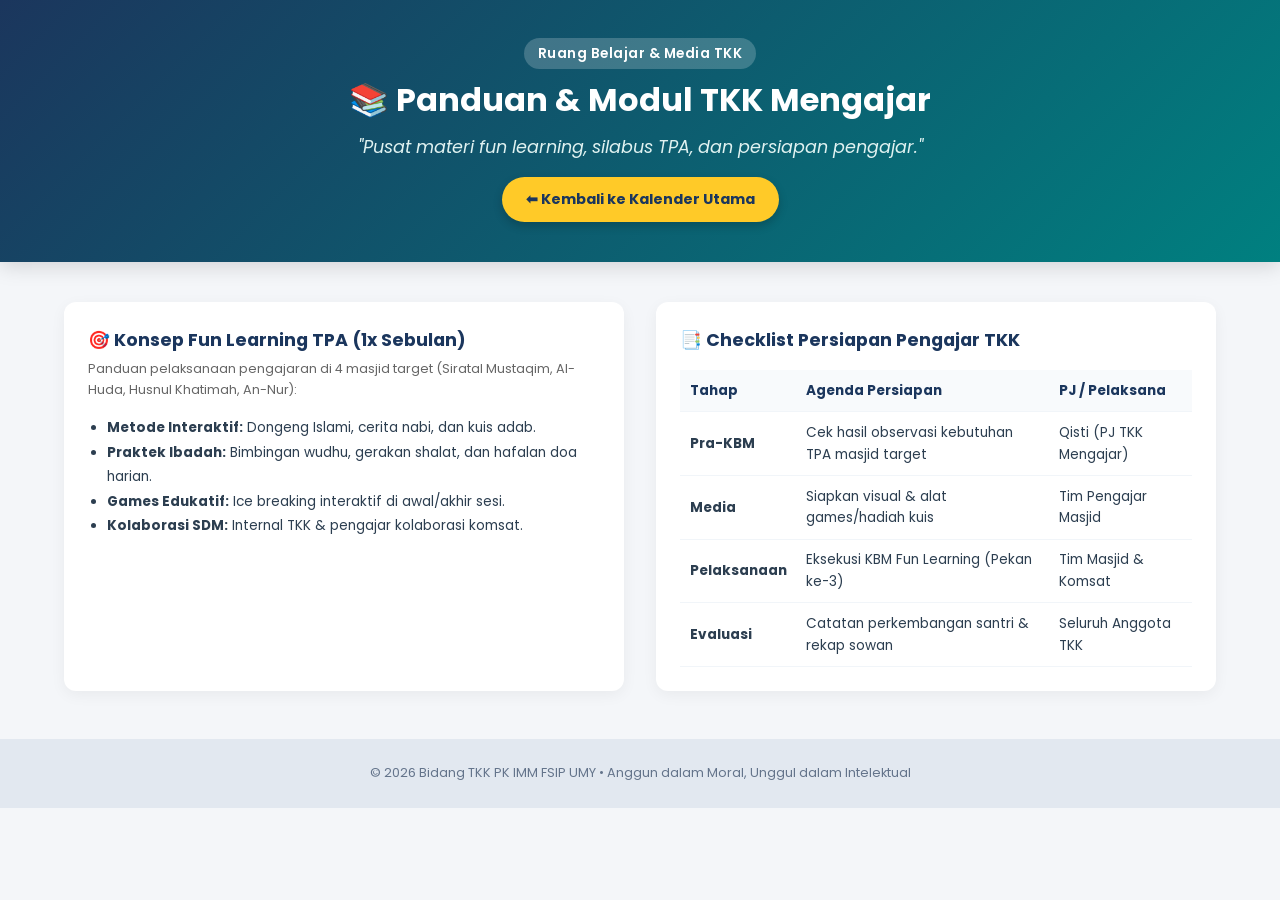
==== belajar.html @ 299cf517 "Add files via upload" ====
<!DOCTYPE html>
<html lang="id">
<head>
    <meta charset="UTF-8">
    <meta name="viewport" content="width=device-width, initial-scale=1.0">
    <title>Modul & Silabus - TKK FSIP UMY</title>
    <link rel="stylesheet" href="style.css">
    <link href="https://fonts.googleapis.com/css2?family=Poppins:wght@300;400;600;700&display=swap" rel="stylesheet">
</head>
<body>

    <header class="hero-section" style="padding: 2.5rem 1.5rem;">
        <div class="hero-container" style="justify-content: center; text-align: center;">
            <div class="hero-text">
                <span class="badge">Ruang Belajar & Media TKK</span>
                <h1 style="font-size: 2rem; margin-top: 0.5rem;">📚 Panduan & Modul TKK Mengajar</h1>
                <p class="quote" style="border: none; padding: 0; margin-bottom: 1rem;">"Pusat materi fun learning, silabus TPA, dan persiapan pengajar."</p>
                <a href="index.html" class="btn-primary">⬅ Kembali ke Kalender Utama</a>
            </div>
        </div>
    </header>

    <main class="main-container">
        
        <div class="interactive-panel" style="margin-top: 0;">
            
            <div class="form-box">
                <h3>🎯 Konsep Fun Learning TPA (1x Sebulan)</h3>
                <p>Panduan pelaksanaan pengajaran di 4 masjid target (Siratal Mustaqim, Al-Huda, Husnul Khatimah, An-Nur):</p>
                
                <ul style="margin-left: 1.2rem; font-size: 0.85rem; line-height: 1.8;">
                    <li><strong>Metode Interaktif:</strong> Dongeng Islami, cerita nabi, dan kuis adab.</li>
                    <li><strong>Praktek Ibadah:</strong> Bimbingan wudhu, gerakan shalat, dan hafalan doa harian.</li>
                    <li><strong>Games Edukatif:</strong> Ice breaking interaktif di awal/akhir sesi.</li>
                    <li><strong>Kolaborasi SDM:</strong> Internal TKK & pengajar kolaborasi komsat.</li>
                </ul>
            </div>

            <div class="table-box">
                <h3>📑 Checklist Persiapan Pengajar TKK</h3>
                
                <div class="table-responsive">
                    <table>
                        <thead>
                            <tr>
                                <th>Tahap</th>
                                <th>Agenda Persiapan</th>
                                <th>PJ / Pelaksana</th>
                            </tr>
                        </thead>
                        <tbody>
                            <tr>
                                <td><strong>Pra-KBM</strong></td>
                                <td>Cek hasil observasi kebutuhan TPA masjid target</td>
                                <td>Qisti (PJ TKK Mengajar)</td>
                            </tr>
                            <tr>
                                <td><strong>Media</strong></td>
                                <td>Siapkan visual & alat games/hadiah kuis</td>
                                <td>Tim Pengajar Masjid</td>
                            </tr>
                            <tr>
                                <td><strong>Pelaksanaan</strong></td>
                                <td>Eksekusi KBM Fun Learning (Pekan ke-3)</td>
                                <td>Tim Masjid & Komsat</td>
                            </tr>
                            <tr>
                                <td><strong>Evaluasi</strong></td>
                                <td>Catatan perkembangan santri & rekap sowan</td>
                                <td>Seluruh Anggota TKK</td>
                            </tr>
                        </tbody>
                    </table>
                </div>
            </div>

        </div>

    </main>

    <footer>
        <p>&copy; 2026 Bidang TKK PK IMM FSIP UMY • Anggun dalam Moral, Unggul dalam Intelektual</p>
    </footer>

</body>
</html>
---- style.css ----
:root {
    --primary-navy: #1b365d;
    --accent-teal: #008080;
    --bg-light: #f4f6f9;
    --card-bg: #ffffff;
    --text-dark: #2c3e50;
    --text-muted: #666666;
}

* {
    box-sizing: border-box;
    margin: 0;
    padding: 0;
    font-family: 'Poppins', sans-serif;
}

body {
    background-color: var(--bg-light);
    color: var(--text-dark);
    line-height: 1.6;
}

/* HERO SECTION / BANNER FOTO TKK */
.hero-section {
    background: linear-gradient(135deg, #1b365d, #008080);
    color: white;
    padding: 3rem 1.5rem;
    box-shadow: 0 4px 20px rgba(0,0,0,0.15);
}

.hero-container {
    max-width: 1100px;
    margin: 0 auto;
    display: flex;
    flex-wrap: wrap;
    align-items: center;
    gap: 2.5rem;
    justify-content: center;
}

.photo-card {
    flex: 1;
    min-width: 280px;
    max-width: 450px;
    border-radius: 16px;
    overflow: hidden;
    box-shadow: 0 10px 25px rgba(0,0,0,0.3);
    border: 4px solid rgba(255, 255, 255, 0.9);
    background: #1b365d;
    transition: 0.3s;
}

.photo-card:hover {
    transform: scale(1.02);
}

.photo-card img {
    width: 100%;
    height: 100%;
    display: block;
    object-fit: cover;
}

.hero-text {
    flex: 1;
    min-width: 300px;
}

.badge {
    background: rgba(255, 255, 255, 0.2);
    padding: 6px 14px;
    border-radius: 20px;
    font-size: 0.85rem;
    font-weight: 600;
    letter-spacing: 0.5px;
}

.hero-text h1 {
    font-size: 2.3rem;
    margin: 1rem 0 0.5rem 0;
    font-weight: 700;
}

.hero-text .quote {
    font-size: 1.1rem;
    font-style: italic;
    color: #e0f2f1;
    margin-bottom: 1.5rem;
    border-left: 3px solid #ffca28;
    padding-left: 10px;
}

.btn-primary {
    display: inline-block;
    background: #ffca28;
    color: #1b365d;
    padding: 0.7rem 1.5rem;
    border-radius: 30px;
    text-decoration: none;
    font-weight: 700;
    font-size: 0.9rem;
    box-shadow: 0 4px 10px rgba(0,0,0,0.2);
    transition: 0.3s;
}

.btn-primary:hover {
    background: white;
    transform: translateY(-2px);
}

/* MAIN CONTAINER */
.main-container {
    max-width: 1200px;
    margin: 2.5rem auto;
    padding: 0 1.5rem;
}

.section-title {
    text-align: center;
    margin-bottom: 2rem;
}

.section-title h2 {
    font-size: 1.8rem;
    color: var(--primary-navy);
}

.section-title p {
    color: var(--text-muted);
    font-size: 0.95rem;
}

/* GRID KALENDER AKADEMIK (GAYA RUANGGURU) */
.academic-calendar-grid {
    display: grid;
    grid-template-columns: repeat(auto-fit, minmax(300px, 1fr));
    gap: 1.8rem;
    margin-bottom: 3rem;
}

.month-card {
    background: white;
    border-radius: 12px;
    overflow: hidden;
    box-shadow: 0 4px 15px rgba(0,0,0,0.06);
    border: 1px solid #e2e8f0;
}

.month-header {
    padding: 0.75rem;
    text-align: center;
    font-weight: 700;
    color: white;
    font-size: 1rem;
    letter-spacing: 0.8px;
}

.month-header.oct { background: #1b365d; }
.month-header.nov { background: #008080; }
.month-header.dec { background: #d97706; }
.month-header.jan { background: #0284c7; }
.month-header.feb { background: #4f46e5; }
.month-header.mar { background: #059669; }
.month-header.apr { background: #0891b2; }
.month-header.mei { background: #7c3aed; }
.month-header.jun { background: #db2777; }
.month-header.jul { background: #2563eb; }
.month-header.agu { background: #ea580c; }
.month-header.sep { background: #9333ea; }

.calendar-table {
    display: grid;
    grid-template-columns: repeat(7, 1fr);
    padding: 10px;
    gap: 4px;
    text-align: center;
    font-size: 0.85rem;
}

.day-name {
    font-weight: 700;
    color: #475569;
    padding: 4px 0;
    background: #f1f5f9;
    border-radius: 4px;
}

.day-name.sun { color: #dc2626; }

.num {
    padding: 6px 0;
    border-radius: 4px;
    font-weight: 500;
}

.num.sun { color: #dc2626; }

/* Highlight Warna Tanggal */
.highlight-blue { background-color: #dbeafe; color: #1e40af; font-weight: 700; }
.highlight-teal { background-color: #ccfbf1; color: #0f766e; font-weight: 700; }
.highlight-orange { background-color: #fef3c7; color: #b45309; font-weight: 700; }
.highlight-pink { background-color: #fce7f3; color: #be185d; font-weight: 700; }
.highlight-green { background-color: #dcfce7; color: #15803d; font-weight: 700; }
.highlight-purple { background-color: #f3e8ff; color: #6b21a8; font-weight: 700; }
.highlight-red { background-color: #fee2e2; color: #b91c1c; font-weight: 700; }

.month-details {
    padding: 0.9rem;
    background: #fafafa;
    border-top: 1px dashed #e2e8f0;
    font-size: 0.82rem;
}

.month-details h4 {
    margin-bottom: 0.4rem;
    color: var(--primary-navy);
}

.month-details ul {
    list-style: none;
}

.month-details li {
    margin-bottom: 0.35rem;
    display: flex;
    align-items: flex-start;
    gap: 6px;
}

.dot {
    width: 9px;
    height: 9px;
    border-radius: 50%;
    display: inline-block;
    margin-top: 5px;
    flex-shrink: 0;
}

.dot.blue { background: #1e40af; }
.dot.teal { background: #0f766e; }
.dot.orange { background: #b45309; }
.dot.pink { background: #be185d; }
.dot.green { background: #15803d; }
.dot.purple { background: #6b21a8; }
.dot.red { background: #b91c1c; }

/* PANEL INTERAKTIF */
.interactive-panel {
    display: grid;
    grid-template-columns: repeat(auto-fit, minmax(300px, 1fr));
    gap: 2rem;
    margin-top: 2rem;
}

.form-box, .table-box {
    background: white;
    padding: 1.5rem;
    border-radius: 12px;
    box-shadow: 0 4px 15px rgba(0,0,0,0.05);
}

.form-box h3, .table-box h3 {
    font-size: 1.1rem;
    color: var(--primary-navy);
    margin-bottom: 0.3rem;
}

.form-box p {
    font-size: 0.8rem;
    color: var(--text-muted);
    margin-bottom: 1rem;
}

.form-group {
    margin-bottom: 0.9rem;
}

.form-group label {
    display: block;
    font-size: 0.8rem;
    font-weight: 600;
    margin-bottom: 0.3rem;
}

.form-group input, .form-group select {
    width: 100%;
    padding: 0.6rem;
    border: 1px solid #cbd5e1;
    border-radius: 6px;
    font-size: 0.85rem;
}

.btn-submit {
    width: 100%;
    background: var(--primary-navy);
    color: white;
    border: none;
    padding: 0.7rem;
    border-radius: 6px;
    font-weight: 600;
    cursor: pointer;
    transition: 0.3s;
}

.btn-submit:hover {
    background: var(--accent-teal);
}

.table-responsive {
    overflow-x: auto;
    margin-top: 1rem;
}

table {
    width: 100%;
    border-collapse: collapse;
    font-size: 0.85rem;
}

th, td {
    padding: 0.6rem;
    text-align: left;
    border-bottom: 1px solid #f1f5f9;
}

th {
    background: #f8fafc;
    color: var(--primary-navy);
}

.btn-del {
    background: #ef4444;
    color: white;
    border: none;
    padding: 2px 8px;
    border-radius: 4px;
    cursor: pointer;
    font-size: 0.75rem;
}

.btn-del:hover {
    background: #dc2626;
}

footer {
    text-align: center;
    padding: 1.5rem;
    font-size: 0.8rem;
    color: #64748b;
    margin-top: 3rem;
    background: #e2e8f0;
}
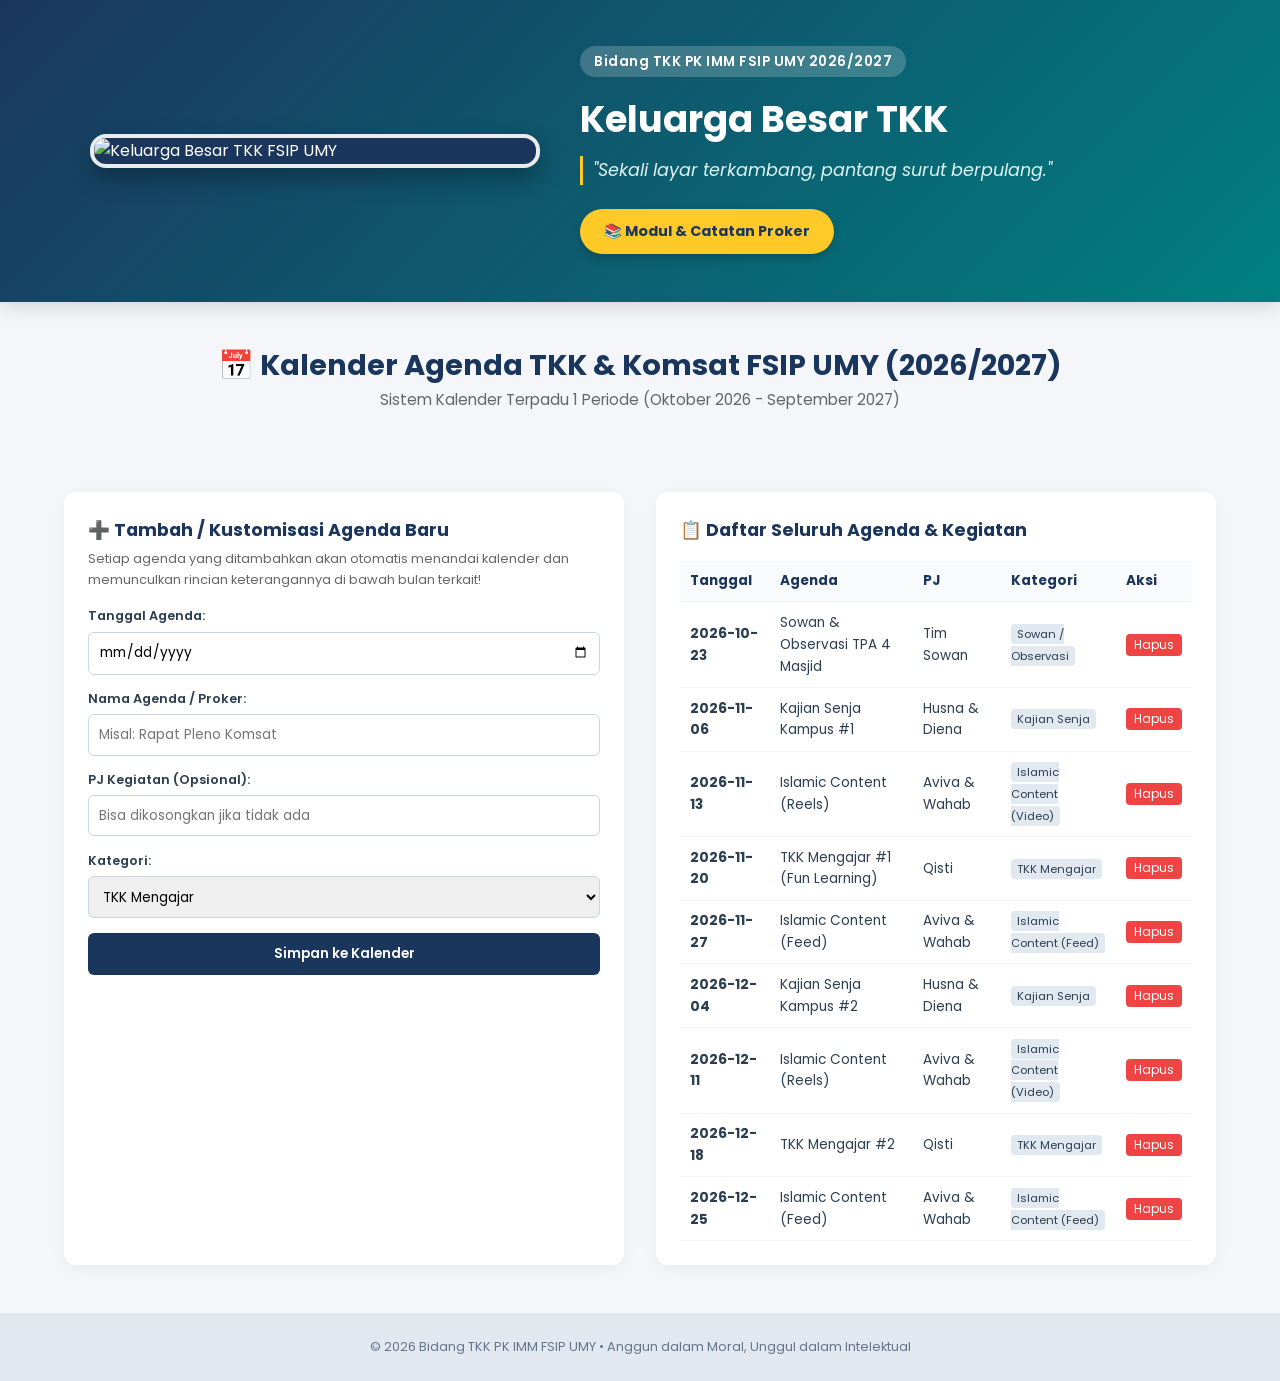
==== commit 16694239: "belajar.html" ====
--- a/belajar.html
+++ b/belajar.html
@@ -3,78 +3,95 @@
 <head>
     <meta charset="UTF-8">
     <meta name="viewport" content="width=device-width, initial-scale=1.0">
-    <title>Modul & Silabus - TKK FSIP UMY</title>
+    <title>Kalender Akademik & Agenda TKK FSIP UMY</title>
     <link rel="stylesheet" href="style.css">
     <link href="https://fonts.googleapis.com/css2?family=Poppins:wght@300;400;600;700&display=swap" rel="stylesheet">
 </head>
 <body>
 
-    <header class="hero-section" style="padding: 2.5rem 1.5rem;">
-        <div class="hero-container" style="justify-content: center; text-align: center;">
+    <!-- HERO SECTION / FOTO KELUARGA TKK -->
+    <header class="hero-section">
+        <div class="hero-overlay"></div>
+        <div class="hero-container">
+            <div class="photo-card">
+                <img src="https://i.ibb.co.com/r2ZN0vD9/Whats-App-Image-2026-10-18-at-00-26-19.jpg" alt="Keluarga Besar TKK FSIP UMY" id="family-photo">
+            </div>
             <div class="hero-text">
-                <span class="badge">Ruang Belajar & Media TKK</span>
-                <h1 style="font-size: 2rem; margin-top: 0.5rem;">📚 Panduan & Modul TKK Mengajar</h1>
-                <p class="quote" style="border: none; padding: 0; margin-bottom: 1rem;">"Pusat materi fun learning, silabus TPA, dan persiapan pengajar."</p>
-                <a href="index.html" class="btn-primary">⬅ Kembali ke Kalender Utama</a>
+                <span class="badge">Bidang TKK PK IMM FSIP UMY 2026/2027</span>
+                <h1>Keluarga Besar TKK</h1>
+                <p class="quote">"Sekali layar terkambang, pantang surut berpulang."</p>
+                <a href="belajar.html" class="btn-primary">📚 Modul & Catatan Proker</a>
             </div>
         </div>
     </header>
 
+    <!-- KONTEN UTAMA: KALENDER AKADEMIK & AGENDA -->
     <main class="main-container">
         
-        <div class="interactive-panel" style="margin-top: 0;">
-            
+        <div class="section-title">
+            <h2>📅 Kalender Agenda TKK & Komsat FSIP UMY (2026/2027)</h2>
+            <p>Sistem Kalender Terpadu 1 Periode (Oktober 2026 - September 2027)</p>
+        </div>
+
+        <!-- GRID KALENDER AKADEMIK (OKTOBER 2026 - SEPTEMBER 2027) -->
+        <div class="academic-calendar-grid" id="calendar-grid-container">
+            <!-- Grid Bulan dirender otomatis via JavaScript agar sinkron dengan agenda tambahan -->
+        </div>
+
+        <!-- FORM TAMBAH & KELOLA AGENDA INTERAKTIF -->
+        <section class="interactive-panel">
             <div class="form-box">
-                <h3>🎯 Konsep Fun Learning TPA (1x Sebulan)</h3>
-                <p>Panduan pelaksanaan pengajaran di 4 masjid target (Siratal Mustaqim, Al-Huda, Husnul Khatimah, An-Nur):</p>
-                
-                <ul style="margin-left: 1.2rem; font-size: 0.85rem; line-height: 1.8;">
-                    <li><strong>Metode Interaktif:</strong> Dongeng Islami, cerita nabi, dan kuis adab.</li>
-                    <li><strong>Praktek Ibadah:</strong> Bimbingan wudhu, gerakan shalat, dan hafalan doa harian.</li>
-                    <li><strong>Games Edukatif:</strong> Ice breaking interaktif di awal/akhir sesi.</li>
-                    <li><strong>Kolaborasi SDM:</strong> Internal TKK & pengajar kolaborasi komsat.</li>
-                </ul>
+                <h3>➕ Tambah / Kustomisasi Agenda Baru</h3>
+                <p>Setiap agenda yang ditambahkan akan otomatis menandai kalender dan memunculkan rincian keterangannya di bawah bulan terkait!</p>
+                <form id="agenda-form">
+                    <div class="form-group">
+                        <label>Tanggal Agenda:</label>
+                        <input type="date" id="agenda-date" required>
+                    </div>
+                    <div class="form-group">
+                        <label>Nama Agenda / Proker:</label>
+                        <input type="text" id="agenda-title" placeholder="Misal: Rapat Pleno Komsat" required>
+                    </div>
+                    <div class="form-group">
+                        <label>PJ Kegiatan (Opsional):</label>
+                        <input type="text" id="agenda-pj" placeholder="Bisa dikosongkan jika tidak ada">
+                    </div>
+                    <div class="form-group">
+                        <label>Kategori:</label>
+                        <select id="agenda-type">
+                            <option value="TKK Mengajar">TKK Mengajar</option>
+                            <option value="Kajian Senja">Kajian Senja Kampus</option>
+                            <option value="Islamic Content (Video)">Islamic Content (Video/Reels)</option>
+                            <option value="Islamic Content (Feed)">Islamic Content (Feed)</option>
+                            <option value="Sowan / Observasi">Sowan / Observasi TPA</option>
+                            <option value="Agenda Komsat">Agenda Komsat</option>
+                            <option value="Lainnya">Lainnya</option>
+                        </select>
+                    </div>
+                    <button type="submit" class="btn-submit">Simpan ke Kalender</button>
+                </form>
             </div>
 
             <div class="table-box">
-                <h3>📑 Checklist Persiapan Pengajar TKK</h3>
-                
+                <h3>📋 Daftar Seluruh Agenda & Kegiatan</h3>
                 <div class="table-responsive">
                     <table>
                         <thead>
                             <tr>
-                                <th>Tahap</th>
-                                <th>Agenda Persiapan</th>
-                                <th>PJ / Pelaksana</th>
+                                <th>Tanggal</th>
+                                <th>Agenda</th>
+                                <th>PJ</th>
+                                <th>Kategori</th>
+                                <th>Aksi</th>
                             </tr>
                         </thead>
-                        <tbody>
-                            <tr>
-                                <td><strong>Pra-KBM</strong></td>
-                                <td>Cek hasil observasi kebutuhan TPA masjid target</td>
-                                <td>Qisti (PJ TKK Mengajar)</td>
-                            </tr>
-                            <tr>
-                                <td><strong>Media</strong></td>
-                                <td>Siapkan visual & alat games/hadiah kuis</td>
-                                <td>Tim Pengajar Masjid</td>
-                            </tr>
-                            <tr>
-                                <td><strong>Pelaksanaan</strong></td>
-                                <td>Eksekusi KBM Fun Learning (Pekan ke-3)</td>
-                                <td>Tim Masjid & Komsat</td>
-                            </tr>
-                            <tr>
-                                <td><strong>Evaluasi</strong></td>
-                                <td>Catatan perkembangan santri & rekap sowan</td>
-                                <td>Seluruh Anggota TKK</td>
-                            </tr>
+                        <tbody id="agenda-list">
+                            <!-- Data tersimpan dinamis dari JS -->
                         </tbody>
                     </table>
                 </div>
             </div>
-
-        </div>
+        </section>
 
     </main>
 
@@ -82,5 +99,6 @@
         <p>&copy; 2026 Bidang TKK PK IMM FSIP UMY • Anggun dalam Moral, Unggul dalam Intelektual</p>
     </footer>
 
+    <script src="script.js"></script>
 </body>
-</html>+</html>
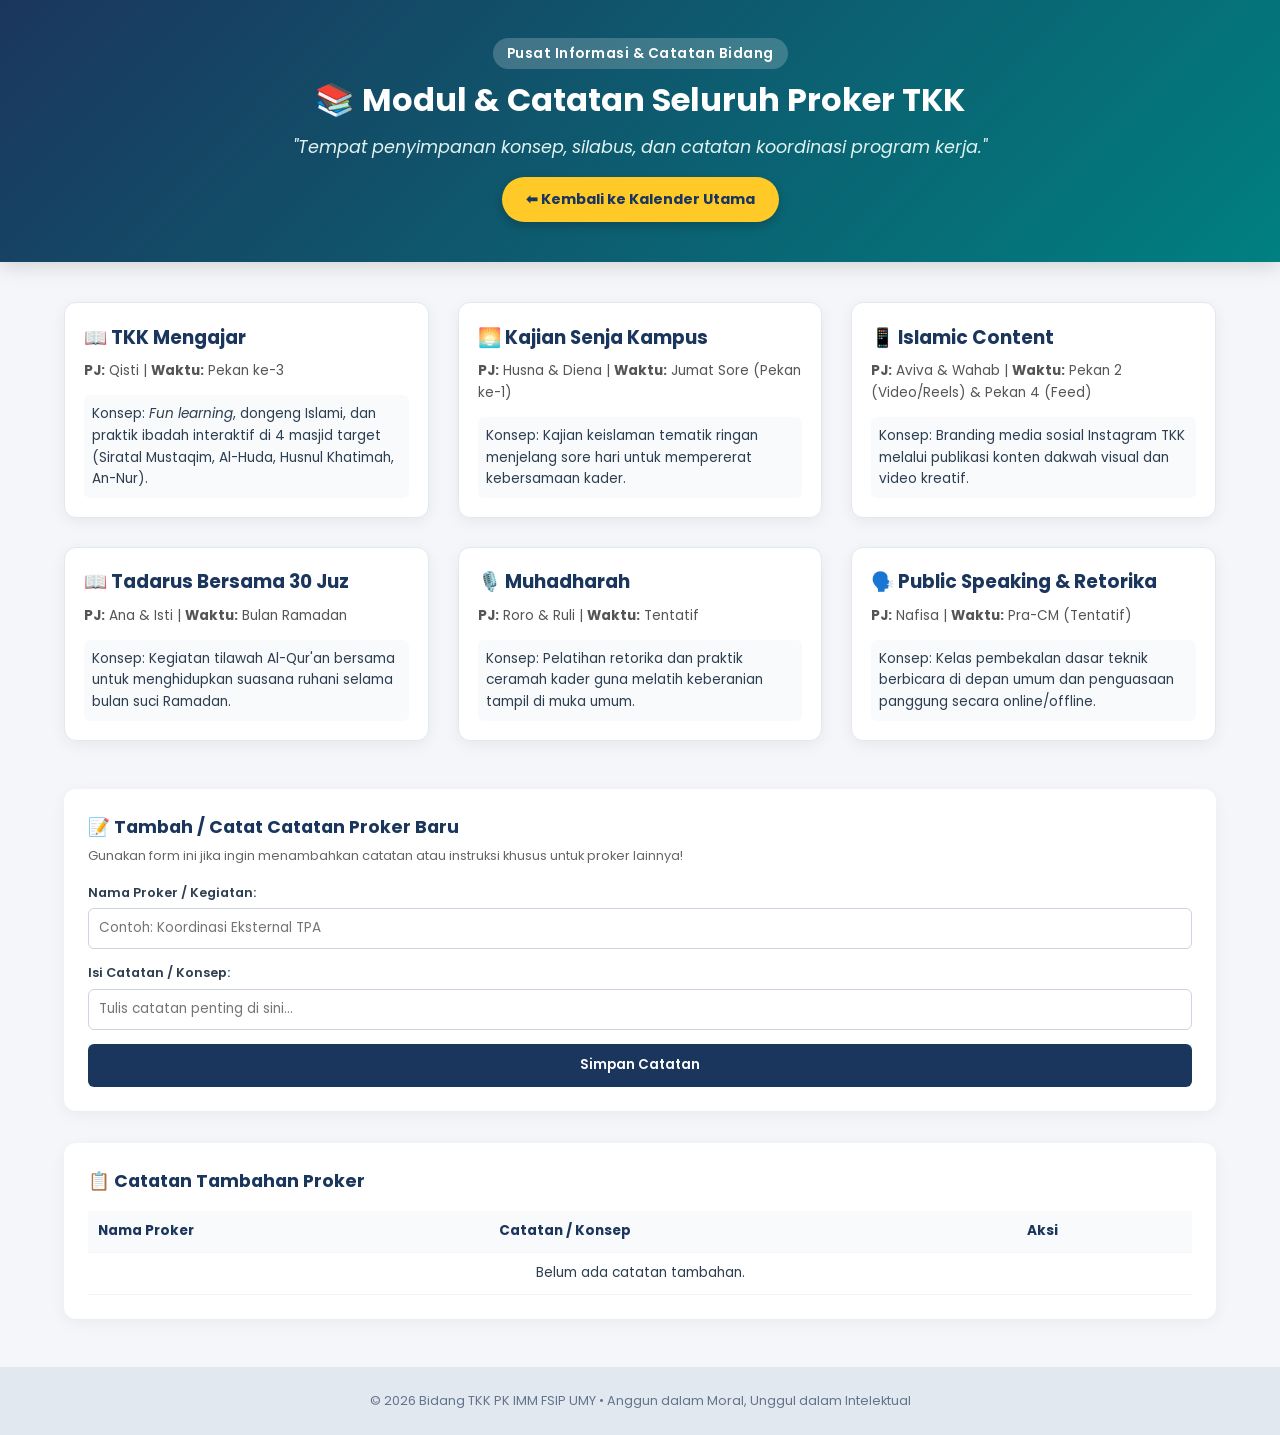
==== commit f5d6aee9: "belajar.html" ====
--- a/belajar.html
+++ b/belajar.html
@@ -3,95 +3,109 @@
 <head>
     <meta charset="UTF-8">
     <meta name="viewport" content="width=device-width, initial-scale=1.0">
-    <title>Kalender Akademik & Agenda TKK FSIP UMY</title>
+    <title>Modul & Catatan Proker - TKK FSIP UMY</title>
     <link rel="stylesheet" href="style.css">
     <link href="https://fonts.googleapis.com/css2?family=Poppins:wght@300;400;600;700&display=swap" rel="stylesheet">
 </head>
 <body>
 
-    <!-- HERO SECTION / FOTO KELUARGA TKK -->
-    <header class="hero-section">
-        <div class="hero-overlay"></div>
-        <div class="hero-container">
-            <div class="photo-card">
-                <img src="https://i.ibb.co.com/r2ZN0vD9/Whats-App-Image-2026-10-18-at-00-26-19.jpg" alt="Keluarga Besar TKK FSIP UMY" id="family-photo">
-            </div>
+    <header class="hero-section" style="padding: 2.5rem 1.5rem;">
+        <div class="hero-container" style="justify-content: center; text-align: center;">
             <div class="hero-text">
-                <span class="badge">Bidang TKK PK IMM FSIP UMY 2026/2027</span>
-                <h1>Keluarga Besar TKK</h1>
-                <p class="quote">"Sekali layar terkambang, pantang surut berpulang."</p>
-                <a href="belajar.html" class="btn-primary">📚 Modul & Catatan Proker</a>
+                <span class="badge">Pusat Informasi & Catatan Bidang</span>
+                <h1 style="font-size: 2rem; margin-top: 0.5rem;">📚 Modul & Catatan Seluruh Proker TKK</h1>
+                <p class="quote" style="border: none; padding: 0; margin-bottom: 1rem;">"Tempat penyimpanan konsep, silabus, dan catatan koordinasi program kerja."</p>
+                <a href="index.html" class="btn-primary">⬅ Kembali ke Kalender Utama</a>
             </div>
         </div>
     </header>
 
-    <!-- KONTEN UTAMA: KALENDER AKADEMIK & AGENDA -->
     <main class="main-container">
         
-        <div class="section-title">
-            <h2>📅 Kalender Agenda TKK & Komsat FSIP UMY (2026/2027)</h2>
-            <p>Sistem Kalender Terpadu 1 Periode (Oktober 2026 - September 2027)</p>
+        <!-- DAFTAR PROKER & RUANG CATATAN -->
+        <div class="academic-calendar-grid" style="grid-template-columns: repeat(auto-fit, minmax(340px, 1fr));">
+            
+            <!-- 1. TKK Mengajar -->
+            <div class="month-card" style="padding: 1.2rem;">
+                <h3 style="color: var(--primary-navy); margin-bottom: 0.5rem;">📖 TKK Mengajar</h3>
+                <p style="font-size: 0.85rem; color: #555; margin-bottom: 0.8rem;"><strong>PJ:</strong> Qisti | <strong>Waktu:</strong> Pekan ke-3</p>
+                <p style="font-size: 0.85rem; background: #f8fafc; padding: 8px; border-radius: 6px;">Konsep: <em>Fun learning</em>, dongeng Islami, dan praktik ibadah interaktif di 4 masjid target (Siratal Mustaqim, Al-Huda, Husnul Khatimah, An-Nur).</p>
+            </div>
+
+            <!-- 2. Kajian Senja Kampus -->
+            <div class="month-card" style="padding: 1.2rem;">
+                <h3 style="color: var(--primary-navy); margin-bottom: 0.5rem;">🌅 Kajian Senja Kampus</h3>
+                <p style="font-size: 0.85rem; color: #555; margin-bottom: 0.8rem;"><strong>PJ:</strong> Husna & Diena | <strong>Waktu:</strong> Jumat Sore (Pekan ke-1)</p>
+                <p style="font-size: 0.85rem; background: #f8fafc; padding: 8px; border-radius: 6px;">Konsep: Kajian keislaman tematik ringan menjelang sore hari untuk mempererat kebersamaan kader.</p>
+            </div>
+
+            <!-- 3. Islamic Content -->
+            <div class="month-card" style="padding: 1.2rem;">
+                <h3 style="color: var(--primary-navy); margin-bottom: 0.5rem;">📱 Islamic Content</h3>
+                <p style="font-size: 0.85rem; color: #555; margin-bottom: 0.8rem;"><strong>PJ:</strong> Aviva & Wahab | <strong>Waktu:</strong> Pekan 2 (Video/Reels) & Pekan 4 (Feed)</p>
+                <p style="font-size: 0.85rem; background: #f8fafc; padding: 8px; border-radius: 6px;">Konsep: Branding media sosial Instagram TKK melalui publikasi konten dakwah visual dan video kreatif.</p>
+            </div>
+
+            <!-- 4. Tadarus 30 Juz -->
+            <div class="month-card" style="padding: 1.2rem;">
+                <h3 style="color: var(--primary-navy); margin-bottom: 0.5rem;">📖 Tadarus Bersama 30 Juz</h3>
+                <p style="font-size: 0.85rem; color: #555; margin-bottom: 0.8rem;"><strong>PJ:</strong> Ana & Isti | <strong>Waktu:</strong> Bulan Ramadan</p>
+                <p style="font-size: 0.85rem; background: #f8fafc; padding: 8px; border-radius: 6px;">Konsep: Kegiatan tilawah Al-Qur'an bersama untuk menghidupkan suasana ruhani selama bulan suci Ramadan.</p>
+            </div>
+
+            <!-- 5. Muhadharah -->
+            <div class="month-card" style="padding: 1.2rem;">
+                <h3 style="color: var(--primary-navy); margin-bottom: 0.5rem;">🎙️ Muhadharah</h3>
+                <p style="font-size: 0.85rem; color: #555; margin-bottom: 0.8rem;"><strong>PJ:</strong> Roro & Ruli | <strong>Waktu:</strong> Tentatif</p>
+                <p style="font-size: 0.85rem; background: #f8fafc; padding: 8px; border-radius: 6px;">Konsep: Pelatihan retorika dan praktik ceramah kader guna melatih keberanian tampil di muka umum.</p>
+            </div>
+
+            <!-- 6. Public Speaking & Retorika -->
+            <div class="month-card" style="padding: 1.2rem;">
+                <h3 style="color: var(--primary-navy); margin-bottom: 0.5rem;">🗣️ Public Speaking & Retorika</h3>
+                <p style="font-size: 0.85rem; color: #555; margin-bottom: 0.8rem;"><strong>PJ:</strong> Nafisa | <strong>Waktu:</strong> Pra-CM (Tentatif)</p>
+                <p style="font-size: 0.85rem; background: #f8fafc; padding: 8px; border-radius: 6px;">Konsep: Kelas pembekalan dasar teknik berbicara di depan umum dan penguasaan panggung secara online/offline.</p>
+            </div>
+
         </div>
 
-        <!-- GRID KALENDER AKADEMIK (OKTOBER 2026 - SEPTEMBER 2027) -->
-        <div class="academic-calendar-grid" id="calendar-grid-container">
-            <!-- Grid Bulan dirender otomatis via JavaScript agar sinkron dengan agenda tambahan -->
-        </div>
-
-        <!-- FORM TAMBAH & KELOLA AGENDA INTERAKTIF -->
-        <section class="interactive-panel">
-            <div class="form-box">
-                <h3>➕ Tambah / Kustomisasi Agenda Baru</h3>
-                <p>Setiap agenda yang ditambahkan akan otomatis menandai kalender dan memunculkan rincian keterangannya di bawah bulan terkait!</p>
-                <form id="agenda-form">
+        <!-- FORM TAMBAH CATATAN / MODUL BARU -->
+        <section class="interactive-panel" style="margin-top: 2rem;">
+            <div class="form-box" style="max-width: 100%;">
+                <h3>📝 Tambah / Catat Catatan Proker Baru</h3>
+                <p>Gunakan form ini jika ingin menambahkan catatan atau instruksi khusus untuk proker lainnya!</p>
+                <form id="note-form">
                     <div class="form-group">
-                        <label>Tanggal Agenda:</label>
-                        <input type="date" id="agenda-date" required>
+                        <label>Nama Proker / Kegiatan:</label>
+                        <input type="text" id="note-title" placeholder="Contoh: Koordinasi Eksternal TPA" required>
                     </div>
                     <div class="form-group">
-                        <label>Nama Agenda / Proker:</label>
-                        <input type="text" id="agenda-title" placeholder="Misal: Rapat Pleno Komsat" required>
+                        <label>Isi Catatan / Konsep:</label>
+                        <input type="text" id="note-desc" placeholder="Tulis catatan penting di sini..." required>
                     </div>
-                    <div class="form-group">
-                        <label>PJ Kegiatan (Opsional):</label>
-                        <input type="text" id="agenda-pj" placeholder="Bisa dikosongkan jika tidak ada">
-                    </div>
-                    <div class="form-group">
-                        <label>Kategori:</label>
-                        <select id="agenda-type">
-                            <option value="TKK Mengajar">TKK Mengajar</option>
-                            <option value="Kajian Senja">Kajian Senja Kampus</option>
-                            <option value="Islamic Content (Video)">Islamic Content (Video/Reels)</option>
-                            <option value="Islamic Content (Feed)">Islamic Content (Feed)</option>
-                            <option value="Sowan / Observasi">Sowan / Observasi TPA</option>
-                            <option value="Agenda Komsat">Agenda Komsat</option>
-                            <option value="Lainnya">Lainnya</option>
-                        </select>
-                    </div>
-                    <button type="submit" class="btn-submit">Simpan ke Kalender</button>
+                    <button type="submit" class="btn-submit">Simpan Catatan</button>
                 </form>
             </div>
+        </section>
 
-            <div class="table-box">
-                <h3>📋 Daftar Seluruh Agenda & Kegiatan</h3>
-                <div class="table-responsive">
-                    <table>
-                        <thead>
-                            <tr>
-                                <th>Tanggal</th>
-                                <th>Agenda</th>
-                                <th>PJ</th>
-                                <th>Kategori</th>
-                                <th>Aksi</th>
-                            </tr>
-                        </thead>
-                        <tbody id="agenda-list">
-                            <!-- Data tersimpan dinamis dari JS -->
-                        </tbody>
-                    </table>
-                </div>
+        <!-- TABEL CATATAN TAMBAHAN -->
+        <div class="table-box" style="margin-top: 2rem;">
+            <h3>📋 Catatan Tambahan Proker</h3>
+            <div class="table-responsive">
+                <table>
+                    <thead>
+                        <tr>
+                            <th>Nama Proker</th>
+                            <th>Catatan / Konsep</th>
+                            <th>Aksi</th>
+                        </tr>
+                    </thead>
+                    <tbody id="note-list">
+                        <!-- Data catatan dinamis -->
+                    </tbody>
+                </table>
             </div>
-        </section>
+        </div>
 
     </main>
 
@@ -99,6 +113,50 @@
         <p>&copy; 2026 Bidang TKK PK IMM FSIP UMY • Anggun dalam Moral, Unggul dalam Intelektual</p>
     </footer>
 
-    <script src="script.js"></script>
+    <script>
+        document.addEventListener('DOMContentLoaded', () => {
+            const noteForm = document.getElementById('note-form');
+            const noteList = document.getElementById('note-list');
+
+            let notes = JSON.parse(localStorage.getItem('tkk_notes')) || [];
+
+            function renderNotes() {
+                noteList.innerHTML = '';
+                if(notes.length === 0) {
+                    noteList.innerHTML = `<tr><td colspan="3" style="text-align:center;">Belum ada catatan tambahan.</td></tr>`;
+                    return;
+                }
+                notes.forEach((n, idx) => {
+                    const tr = document.createElement('tr');
+                    tr.innerHTML = `
+                        <td><strong>${n.title}</strong></td>
+                        <td>${n.desc}</td>
+                        <td><button class="btn-del" onclick="deleteNote(${idx})">Hapus</button></td>
+                    `;
+                    noteList.appendChild(tr);
+                });
+                localStorage.setItem('tkk_notes', JSON.stringify(notes));
+            }
+
+            noteForm.addEventListener('submit', (e) => {
+                e.preventDefault();
+                notes.push({
+                    title: document.getElementById('note-title').value,
+                    desc: document.getElementById('note-desc').value
+                });
+                renderNotes();
+                noteForm.reset();
+            });
+
+            window.deleteNote = function(idx) {
+                if(confirm('Hapus catatan ini?')) {
+                    notes.splice(idx, 1);
+                    renderNotes();
+                }
+            }
+
+            renderNotes();
+        });
+    </script>
 </body>
 </html>
--- a/style.css
+++ b/style.css
@@ -20,7 +20,7 @@
     line-height: 1.6;
 }
 
-/* HERO SECTION / BANNER FOTO TKK */
+/* HERO SECTION */
 .hero-section {
     background: linear-gradient(135deg, #1b365d, #008080);
     color: white;
@@ -130,7 +130,7 @@
     font-size: 0.95rem;
 }
 
-/* GRID KALENDER AKADEMIK (GAYA RUANGGURU) */
+/* GRID KALENDER AKADEMIK */
 .academic-calendar-grid {
     display: grid;
     grid-template-columns: repeat(auto-fit, minmax(300px, 1fr));
@@ -154,19 +154,6 @@
     font-size: 1rem;
     letter-spacing: 0.8px;
 }
-
-.month-header.oct { background: #1b365d; }
-.month-header.nov { background: #008080; }
-.month-header.dec { background: #d97706; }
-.month-header.jan { background: #0284c7; }
-.month-header.feb { background: #4f46e5; }
-.month-header.mar { background: #059669; }
-.month-header.apr { background: #0891b2; }
-.month-header.mei { background: #7c3aed; }
-.month-header.jun { background: #db2777; }
-.month-header.jul { background: #2563eb; }
-.month-header.agu { background: #ea580c; }
-.month-header.sep { background: #9333ea; }
 
 .calendar-table {
     display: grid;
@@ -195,14 +182,13 @@
 
 .num.sun { color: #dc2626; }
 
-/* Highlight Warna Tanggal */
-.highlight-blue { background-color: #dbeafe; color: #1e40af; font-weight: 700; }
-.highlight-teal { background-color: #ccfbf1; color: #0f766e; font-weight: 700; }
-.highlight-orange { background-color: #fef3c7; color: #b45309; font-weight: 700; }
-.highlight-pink { background-color: #fce7f3; color: #be185d; font-weight: 700; }
-.highlight-green { background-color: #dcfce7; color: #15803d; font-weight: 700; }
-.highlight-purple { background-color: #f3e8ff; color: #6b21a8; font-weight: 700; }
-.highlight-red { background-color: #fee2e2; color: #b91c1c; font-weight: 700; }
+/* Dynamic Highlight Warna Tanggal */
+.highlight-date {
+    background-color: #fef08a !important;
+    color: #854d0e !important;
+    font-weight: 700;
+    border: 1px solid #eab308;
+}
 
 .month-details {
     padding: 0.9rem;
@@ -234,15 +220,8 @@
     display: inline-block;
     margin-top: 5px;
     flex-shrink: 0;
-}
-
-.dot.blue { background: #1e40af; }
-.dot.teal { background: #0f766e; }
-.dot.orange { background: #b45309; }
-.dot.pink { background: #be185d; }
-.dot.green { background: #15803d; }
-.dot.purple { background: #6b21a8; }
-.dot.red { background: #b91c1c; }
+    background: #008080;
+}
 
 /* PANEL INTERAKTIF */
 .interactive-panel {
@@ -349,4 +328,4 @@
     color: #64748b;
     margin-top: 3rem;
     background: #e2e8f0;
-}+}
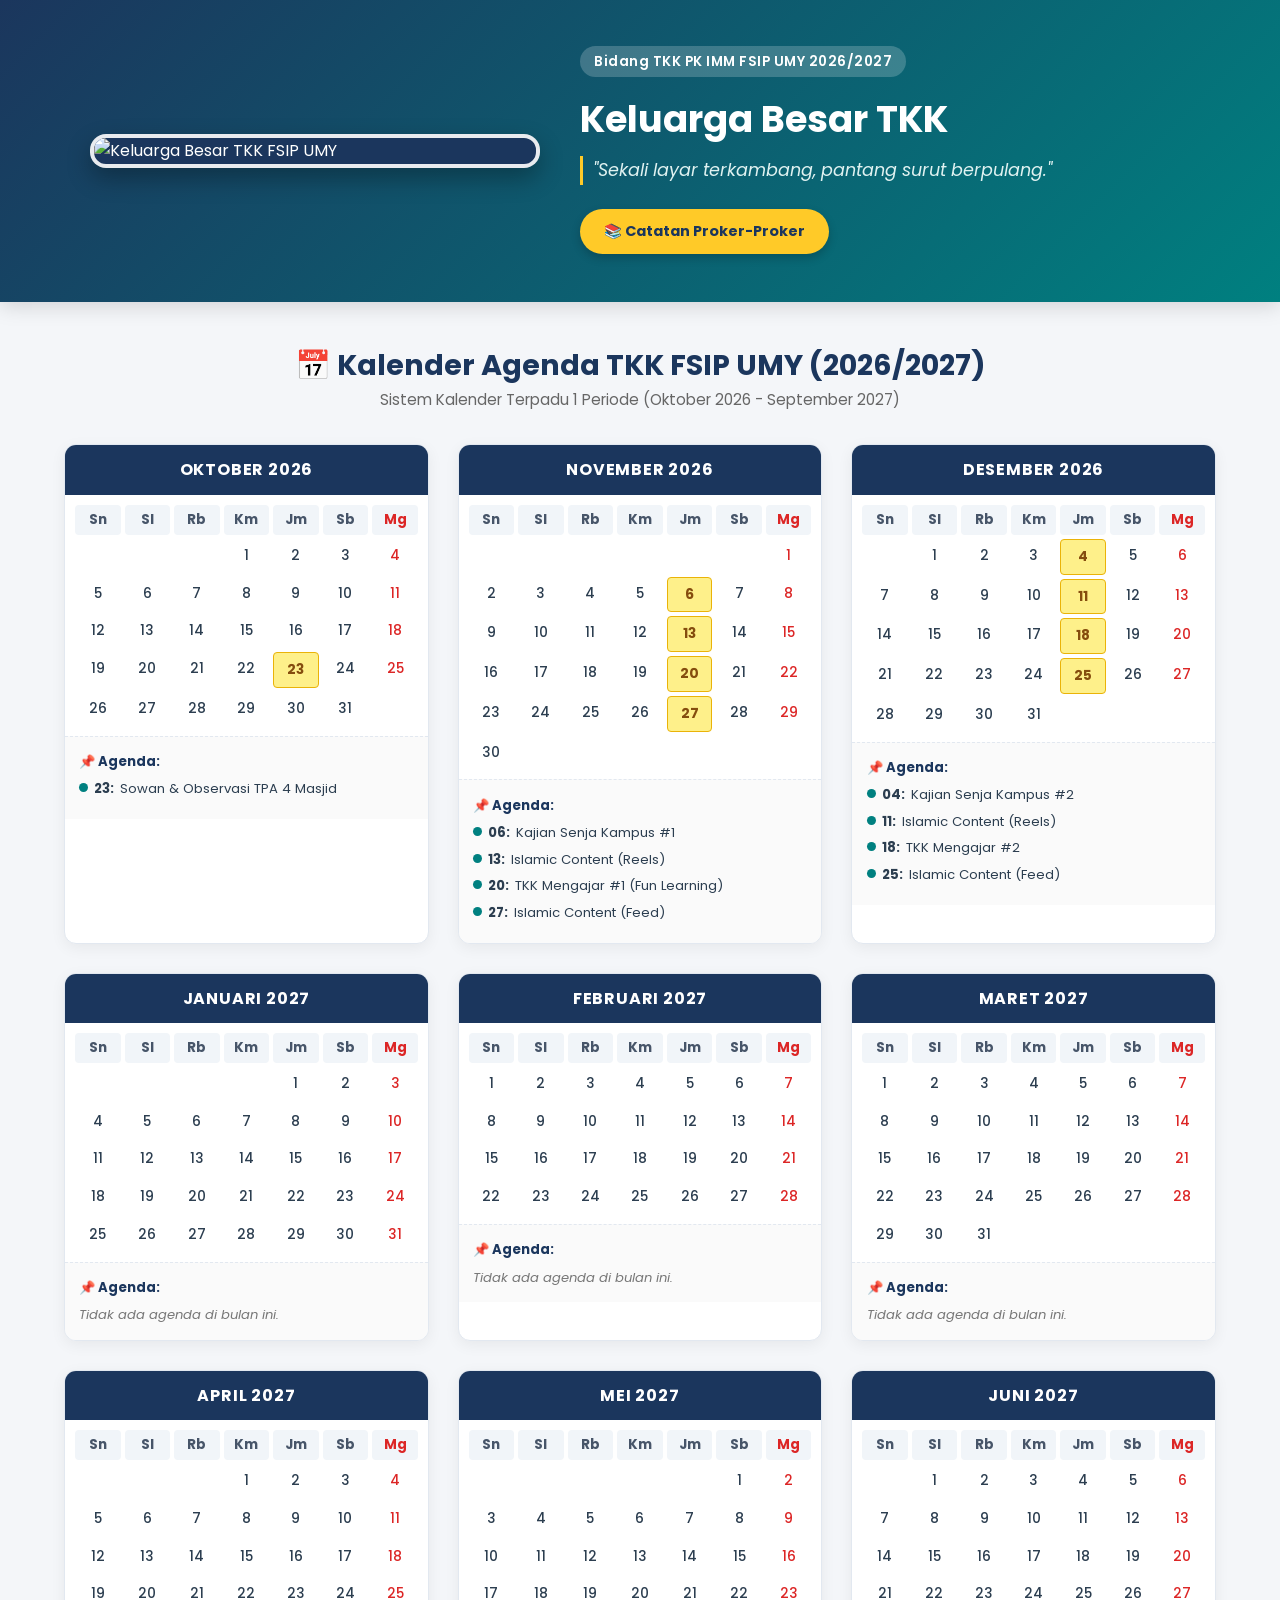
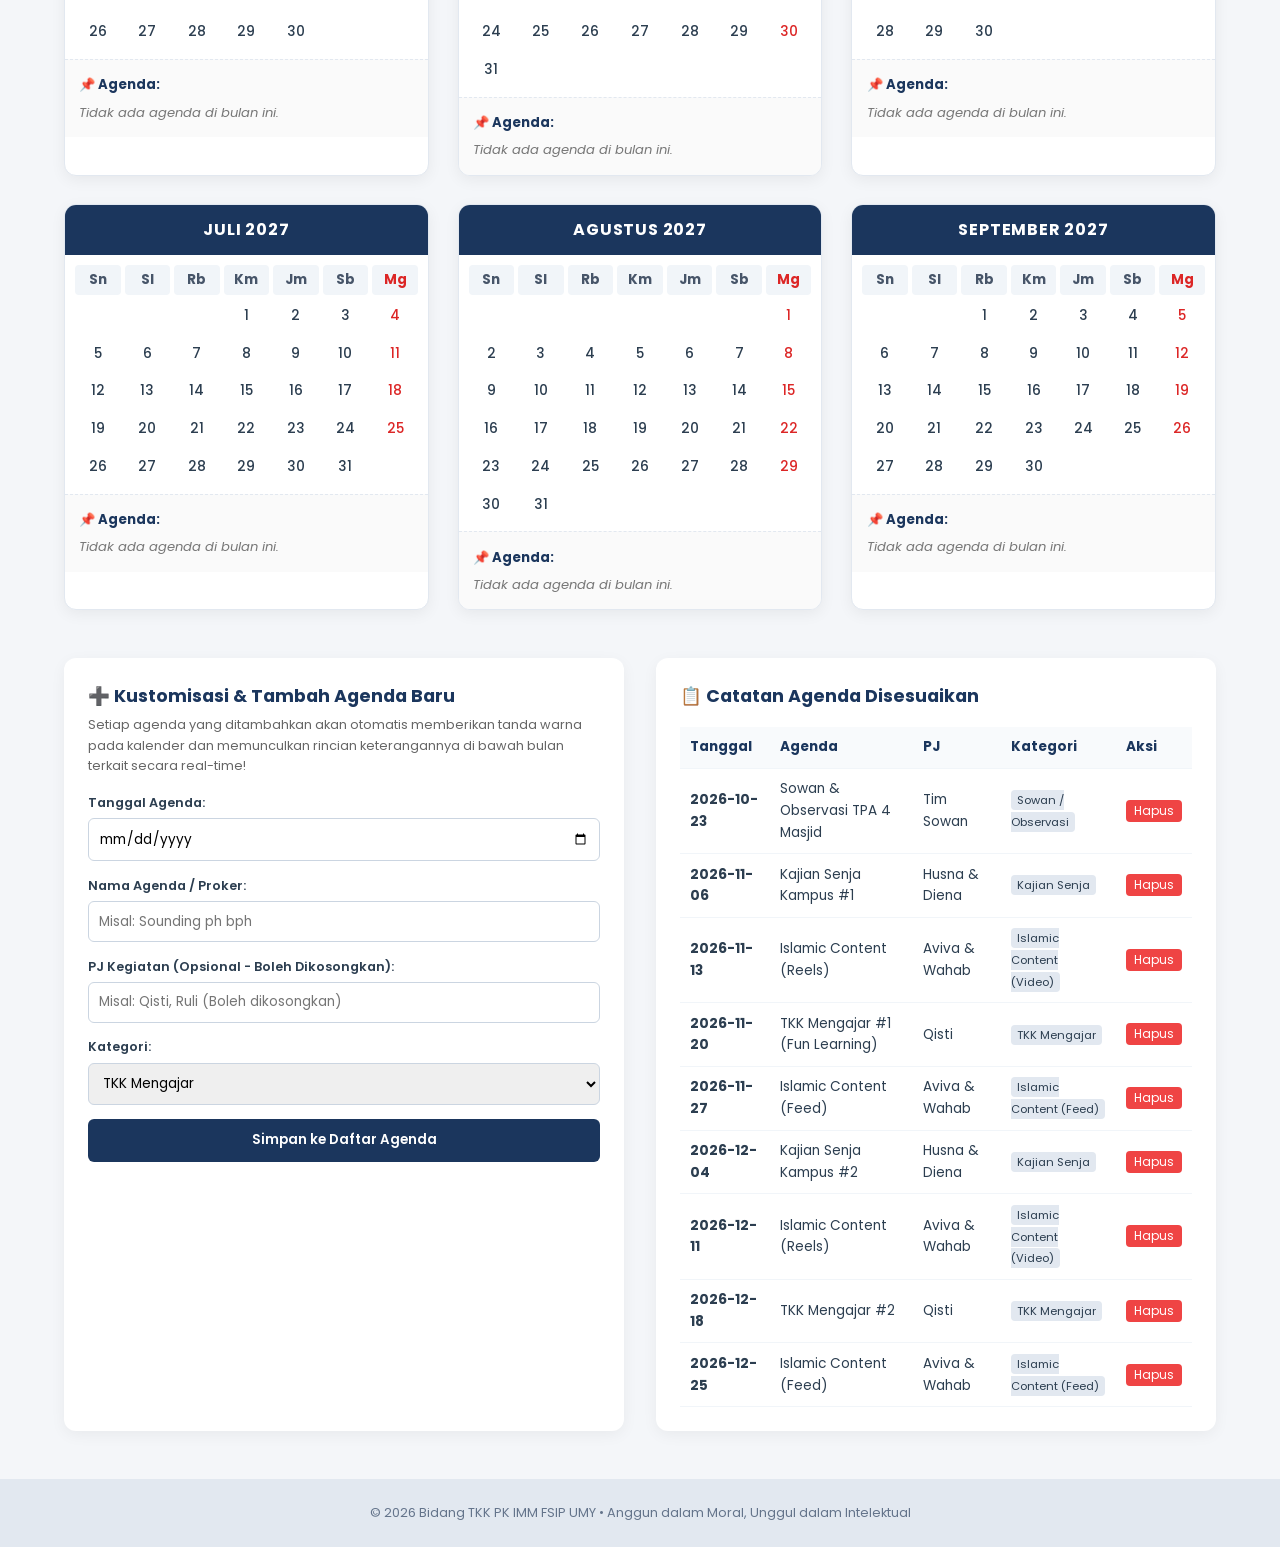
==== commit b1cec56a: "belajar.html" ====
--- a/belajar.html
+++ b/belajar.html
@@ -3,109 +3,95 @@
 <head>
     <meta charset="UTF-8">
     <meta name="viewport" content="width=device-width, initial-scale=1.0">
-    <title>Modul & Catatan Proker - TKK FSIP UMY</title>
+    <title>Kalender Akademik & Agenda TKK FSIP UMY</title>
     <link rel="stylesheet" href="style.css">
     <link href="https://fonts.googleapis.com/css2?family=Poppins:wght@300;400;600;700&display=swap" rel="stylesheet">
 </head>
 <body>
 
-    <header class="hero-section" style="padding: 2.5rem 1.5rem;">
-        <div class="hero-container" style="justify-content: center; text-align: center;">
+    <!-- HERO SECTION / FOTO KELUARGA TKK -->
+    <header class="hero-section">
+        <div class="hero-overlay"></div>
+        <div class="hero-container">
+            <div class="photo-card">
+                <img src="https://i.ibb.co.com/r2ZN0vD9/Whats-App-Image-2026-10-18-at-00-26-19.jpg" alt="Keluarga Besar TKK FSIP UMY" id="family-photo">
+            </div>
             <div class="hero-text">
-                <span class="badge">Pusat Informasi & Catatan Bidang</span>
-                <h1 style="font-size: 2rem; margin-top: 0.5rem;">📚 Modul & Catatan Seluruh Proker TKK</h1>
-                <p class="quote" style="border: none; padding: 0; margin-bottom: 1rem;">"Tempat penyimpanan konsep, silabus, dan catatan koordinasi program kerja."</p>
-                <a href="index.html" class="btn-primary">⬅ Kembali ke Kalender Utama</a>
+                <span class="badge">Bidang TKK PK IMM FSIP UMY 2026/2027</span>
+                <h1>Keluarga Besar TKK</h1>
+                <p class="quote">"Sekali layar terkambang, pantang surut berpulang."</p>
+                <a href="belajar.html" class="btn-primary">📚 Catatan Proker-Proker</a>
             </div>
         </div>
     </header>
 
+    <!-- KONTEN UTAMA: KALENDER AKADEMIK & AGENDA -->
     <main class="main-container">
         
-        <!-- DAFTAR PROKER & RUANG CATATAN -->
-        <div class="academic-calendar-grid" style="grid-template-columns: repeat(auto-fit, minmax(340px, 1fr));">
-            
-            <!-- 1. TKK Mengajar -->
-            <div class="month-card" style="padding: 1.2rem;">
-                <h3 style="color: var(--primary-navy); margin-bottom: 0.5rem;">📖 TKK Mengajar</h3>
-                <p style="font-size: 0.85rem; color: #555; margin-bottom: 0.8rem;"><strong>PJ:</strong> Qisti | <strong>Waktu:</strong> Pekan ke-3</p>
-                <p style="font-size: 0.85rem; background: #f8fafc; padding: 8px; border-radius: 6px;">Konsep: <em>Fun learning</em>, dongeng Islami, dan praktik ibadah interaktif di 4 masjid target (Siratal Mustaqim, Al-Huda, Husnul Khatimah, An-Nur).</p>
+        <div class="section-title">
+            <h2>📅 Kalender Agenda TKK FSIP UMY (2026/2027)</h2>
+            <p>Sistem Kalender Terpadu 1 Periode (Oktober 2026 - September 2027)</p>
+        </div>
+
+        <!-- GRID KALENDER AKADEMIK (OKTOBER 2026 - SEPTEMBER 2027) -->
+        <div class="academic-calendar-grid" id="calendar-grid-container">
+            <!-- Grid Bulan & Tanggal Berwarna dirender otomatis via JavaScript -->
+        </div>
+
+        <!-- FORM TAMBAH/UBAH AGENDA INTERAKTIF -->
+        <section class="interactive-panel">
+            <div class="form-box">
+                <h3>➕ Kustomisasi & Tambah Agenda Baru</h3>
+                <p>Setiap agenda yang ditambahkan akan otomatis memberikan tanda warna pada kalender dan memunculkan rincian keterangannya di bawah bulan terkait secara real-time!</p>
+                <form id="agenda-form">
+                    <div class="form-group">
+                        <label>Tanggal Agenda:</label>
+                        <input type="date" id="agenda-date" required>
+                    </div>
+                    <div class="form-group">
+                        <label>Nama Agenda / Proker:</label>
+                        <input type="text" id="agenda-title" placeholder="Misal: Sounding ph bph" required>
+                    </div>
+                    <div class="form-group">
+                        <label>PJ Kegiatan (Opsional - Boleh Dikosongkan):</label>
+                        <input type="text" id="agenda-pj" placeholder="Misal: Qisti, Ruli (Boleh dikosongkan)">
+                    </div>
+                    <div class="form-group">
+                        <label>Kategori:</label>
+                        <select id="agenda-type">
+                            <option value="TKK Mengajar">TKK Mengajar</option>
+                            <option value="Kajian Senja Kampus">Kajian Senja Kampus</option>
+                            <option value="Islamic Content (Video/Reels)">Islamic Content (Video/Reels)</option>
+                            <option value="Islamic Content (Feed)">Islamic Content (Feed)</option>
+                            <option value="Sowan / Observasi TPA">Sowan / Observasi TPA</option>
+                            <option value="Agenda Komsat">Agenda Komsat</option>
+                            <option value="Lainnya">Lainnya</option>
+                        </select>
+                    </div>
+                    <button type="submit" class="btn-submit">Simpan ke Daftar Agenda</button>
+                </form>
             </div>
 
-            <!-- 2. Kajian Senja Kampus -->
-            <div class="month-card" style="padding: 1.2rem;">
-                <h3 style="color: var(--primary-navy); margin-bottom: 0.5rem;">🌅 Kajian Senja Kampus</h3>
-                <p style="font-size: 0.85rem; color: #555; margin-bottom: 0.8rem;"><strong>PJ:</strong> Husna & Diena | <strong>Waktu:</strong> Jumat Sore (Pekan ke-1)</p>
-                <p style="font-size: 0.85rem; background: #f8fafc; padding: 8px; border-radius: 6px;">Konsep: Kajian keislaman tematik ringan menjelang sore hari untuk mempererat kebersamaan kader.</p>
-            </div>
-
-            <!-- 3. Islamic Content -->
-            <div class="month-card" style="padding: 1.2rem;">
-                <h3 style="color: var(--primary-navy); margin-bottom: 0.5rem;">📱 Islamic Content</h3>
-                <p style="font-size: 0.85rem; color: #555; margin-bottom: 0.8rem;"><strong>PJ:</strong> Aviva & Wahab | <strong>Waktu:</strong> Pekan 2 (Video/Reels) & Pekan 4 (Feed)</p>
-                <p style="font-size: 0.85rem; background: #f8fafc; padding: 8px; border-radius: 6px;">Konsep: Branding media sosial Instagram TKK melalui publikasi konten dakwah visual dan video kreatif.</p>
-            </div>
-
-            <!-- 4. Tadarus 30 Juz -->
-            <div class="month-card" style="padding: 1.2rem;">
-                <h3 style="color: var(--primary-navy); margin-bottom: 0.5rem;">📖 Tadarus Bersama 30 Juz</h3>
-                <p style="font-size: 0.85rem; color: #555; margin-bottom: 0.8rem;"><strong>PJ:</strong> Ana & Isti | <strong>Waktu:</strong> Bulan Ramadan</p>
-                <p style="font-size: 0.85rem; background: #f8fafc; padding: 8px; border-radius: 6px;">Konsep: Kegiatan tilawah Al-Qur'an bersama untuk menghidupkan suasana ruhani selama bulan suci Ramadan.</p>
-            </div>
-
-            <!-- 5. Muhadharah -->
-            <div class="month-card" style="padding: 1.2rem;">
-                <h3 style="color: var(--primary-navy); margin-bottom: 0.5rem;">🎙️ Muhadharah</h3>
-                <p style="font-size: 0.85rem; color: #555; margin-bottom: 0.8rem;"><strong>PJ:</strong> Roro & Ruli | <strong>Waktu:</strong> Tentatif</p>
-                <p style="font-size: 0.85rem; background: #f8fafc; padding: 8px; border-radius: 6px;">Konsep: Pelatihan retorika dan praktik ceramah kader guna melatih keberanian tampil di muka umum.</p>
-            </div>
-
-            <!-- 6. Public Speaking & Retorika -->
-            <div class="month-card" style="padding: 1.2rem;">
-                <h3 style="color: var(--primary-navy); margin-bottom: 0.5rem;">🗣️ Public Speaking & Retorika</h3>
-                <p style="font-size: 0.85rem; color: #555; margin-bottom: 0.8rem;"><strong>PJ:</strong> Nafisa | <strong>Waktu:</strong> Pra-CM (Tentatif)</p>
-                <p style="font-size: 0.85rem; background: #f8fafc; padding: 8px; border-radius: 6px;">Konsep: Kelas pembekalan dasar teknik berbicara di depan umum dan penguasaan panggung secara online/offline.</p>
-            </div>
-
-        </div>
-
-        <!-- FORM TAMBAH CATATAN / MODUL BARU -->
-        <section class="interactive-panel" style="margin-top: 2rem;">
-            <div class="form-box" style="max-width: 100%;">
-                <h3>📝 Tambah / Catat Catatan Proker Baru</h3>
-                <p>Gunakan form ini jika ingin menambahkan catatan atau instruksi khusus untuk proker lainnya!</p>
-                <form id="note-form">
-                    <div class="form-group">
-                        <label>Nama Proker / Kegiatan:</label>
-                        <input type="text" id="note-title" placeholder="Contoh: Koordinasi Eksternal TPA" required>
-                    </div>
-                    <div class="form-group">
-                        <label>Isi Catatan / Konsep:</label>
-                        <input type="text" id="note-desc" placeholder="Tulis catatan penting di sini..." required>
-                    </div>
-                    <button type="submit" class="btn-submit">Simpan Catatan</button>
-                </form>
+            <div class="table-box">
+                <h3>📋 Catatan Agenda Disesuaikan</h3>
+                <div class="table-responsive">
+                    <table>
+                        <thead>
+                            <tr>
+                                <th>Tanggal</th>
+                                <th>Agenda</th>
+                                <th>PJ</th>
+                                <th>Kategori</th>
+                                <th>Aksi</th>
+                            </tr>
+                        </thead>
+                        <tbody id="agenda-list">
+                            <!-- Data tersimpan dinamis dari JS -->
+                        </tbody>
+                    </table>
+                </div>
             </div>
         </section>
-
-        <!-- TABEL CATATAN TAMBAHAN -->
-        <div class="table-box" style="margin-top: 2rem;">
-            <h3>📋 Catatan Tambahan Proker</h3>
-            <div class="table-responsive">
-                <table>
-                    <thead>
-                        <tr>
-                            <th>Nama Proker</th>
-                            <th>Catatan / Konsep</th>
-                            <th>Aksi</th>
-                        </tr>
-                    </thead>
-                    <tbody id="note-list">
-                        <!-- Data catatan dinamis -->
-                    </tbody>
-                </table>
-            </div>
-        </div>
 
     </main>
 
@@ -113,50 +99,6 @@
         <p>&copy; 2026 Bidang TKK PK IMM FSIP UMY • Anggun dalam Moral, Unggul dalam Intelektual</p>
     </footer>
 
-    <script>
-        document.addEventListener('DOMContentLoaded', () => {
-            const noteForm = document.getElementById('note-form');
-            const noteList = document.getElementById('note-list');
-
-            let notes = JSON.parse(localStorage.getItem('tkk_notes')) || [];
-
-            function renderNotes() {
-                noteList.innerHTML = '';
-                if(notes.length === 0) {
-                    noteList.innerHTML = `<tr><td colspan="3" style="text-align:center;">Belum ada catatan tambahan.</td></tr>`;
-                    return;
-                }
-                notes.forEach((n, idx) => {
-                    const tr = document.createElement('tr');
-                    tr.innerHTML = `
-                        <td><strong>${n.title}</strong></td>
-                        <td>${n.desc}</td>
-                        <td><button class="btn-del" onclick="deleteNote(${idx})">Hapus</button></td>
-                    `;
-                    noteList.appendChild(tr);
-                });
-                localStorage.setItem('tkk_notes', JSON.stringify(notes));
-            }
-
-            noteForm.addEventListener('submit', (e) => {
-                e.preventDefault();
-                notes.push({
-                    title: document.getElementById('note-title').value,
-                    desc: document.getElementById('note-desc').value
-                });
-                renderNotes();
-                noteForm.reset();
-            });
-
-            window.deleteNote = function(idx) {
-                if(confirm('Hapus catatan ini?')) {
-                    notes.splice(idx, 1);
-                    renderNotes();
-                }
-            }
-
-            renderNotes();
-        });
-    </script>
+    <script src="script.js"></script>
 </body>
 </html>
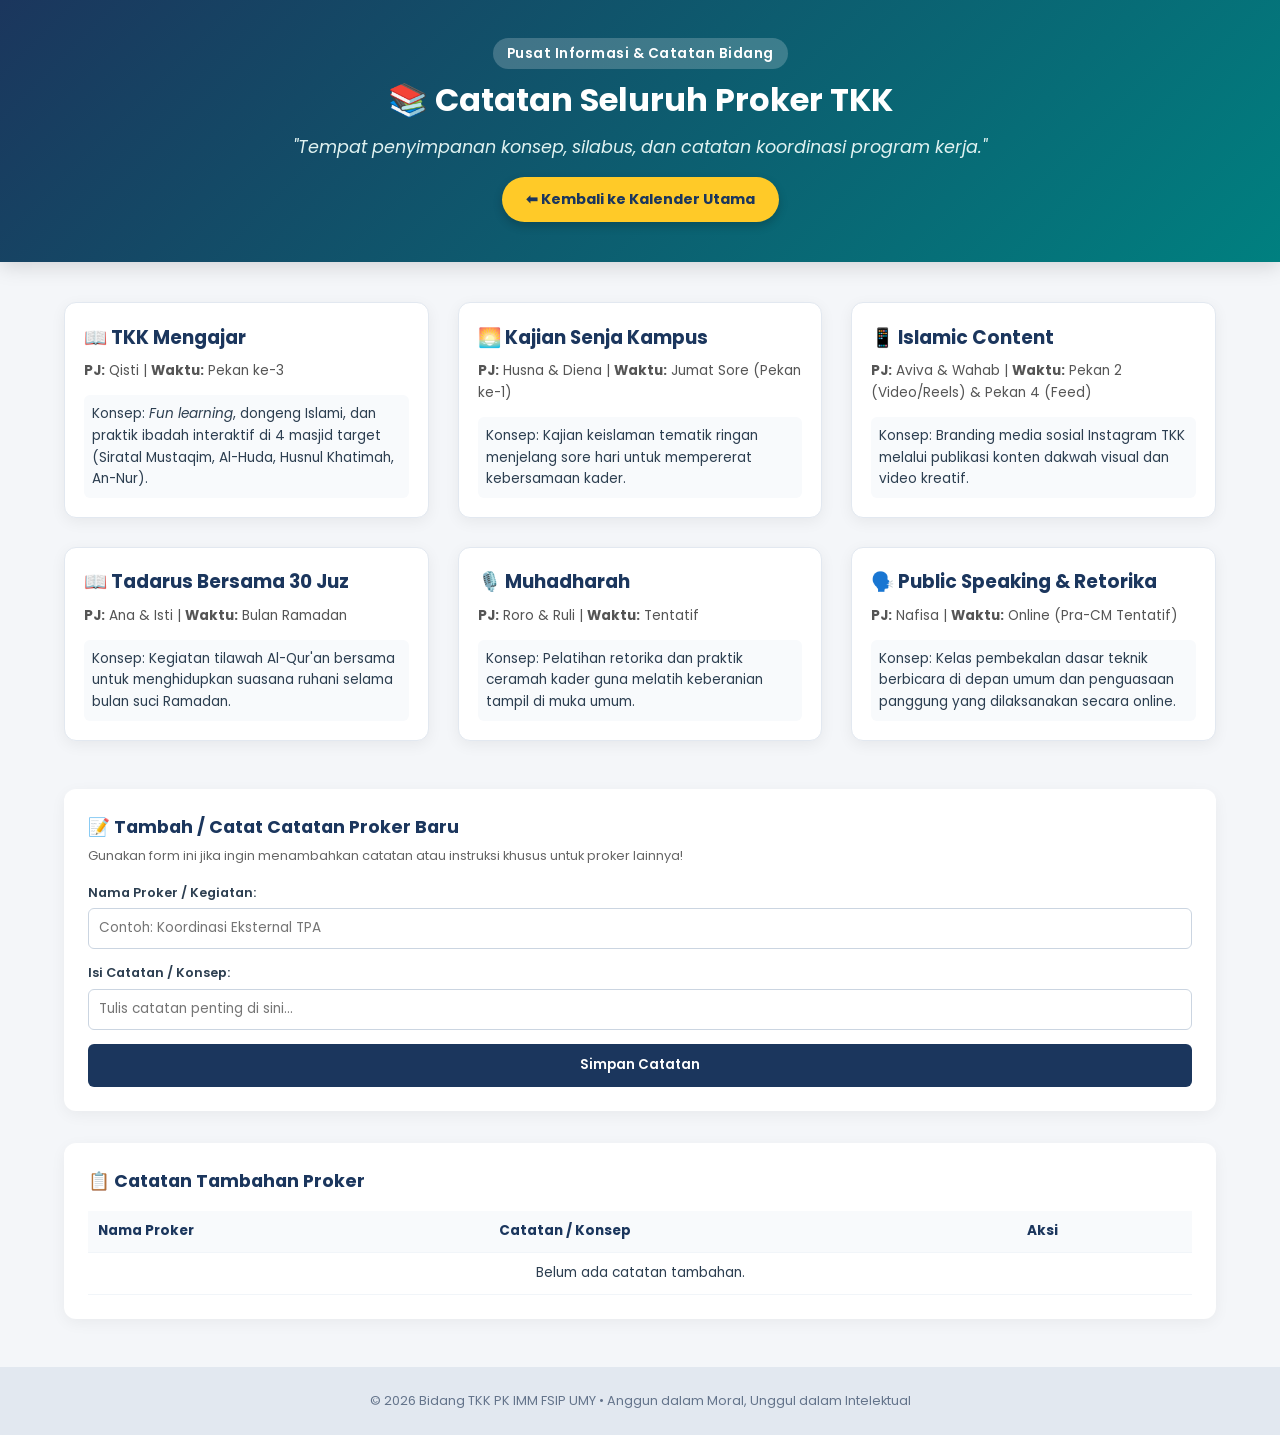
==== commit 8b88cf33: "belajar.html" ====
--- a/belajar.html
+++ b/belajar.html
@@ -3,95 +3,109 @@
 <head>
     <meta charset="UTF-8">
     <meta name="viewport" content="width=device-width, initial-scale=1.0">
-    <title>Kalender Akademik & Agenda TKK FSIP UMY</title>
+    <title>Catatan Proker - TKK FSIP UMY</title>
     <link rel="stylesheet" href="style.css">
     <link href="https://fonts.googleapis.com/css2?family=Poppins:wght@300;400;600;700&display=swap" rel="stylesheet">
 </head>
 <body>
 
-    <!-- HERO SECTION / FOTO KELUARGA TKK -->
-    <header class="hero-section">
-        <div class="hero-overlay"></div>
-        <div class="hero-container">
-            <div class="photo-card">
-                <img src="https://i.ibb.co.com/r2ZN0vD9/Whats-App-Image-2026-10-18-at-00-26-19.jpg" alt="Keluarga Besar TKK FSIP UMY" id="family-photo">
-            </div>
+    <header class="hero-section" style="padding: 2.5rem 1.5rem;">
+        <div class="hero-container" style="justify-content: center; text-align: center;">
             <div class="hero-text">
-                <span class="badge">Bidang TKK PK IMM FSIP UMY 2026/2027</span>
-                <h1>Keluarga Besar TKK</h1>
-                <p class="quote">"Sekali layar terkambang, pantang surut berpulang."</p>
-                <a href="belajar.html" class="btn-primary">📚 Catatan Proker-Proker</a>
+                <span class="badge">Pusat Informasi & Catatan Bidang</span>
+                <h1 style="font-size: 2rem; margin-top: 0.5rem;">📚 Catatan Seluruh Proker TKK</h1>
+                <p class="quote" style="border: none; padding: 0; margin-bottom: 1rem;">"Tempat penyimpanan konsep, silabus, dan catatan koordinasi program kerja."</p>
+                <a href="index.html" class="btn-primary">⬅ Kembali ke Kalender Utama</a>
             </div>
         </div>
     </header>
 
-    <!-- KONTEN UTAMA: KALENDER AKADEMIK & AGENDA -->
     <main class="main-container">
         
-        <div class="section-title">
-            <h2>📅 Kalender Agenda TKK FSIP UMY (2026/2027)</h2>
-            <p>Sistem Kalender Terpadu 1 Periode (Oktober 2026 - September 2027)</p>
+        <!-- DAFTAR PROKER & RUANG CATATAN -->
+        <div class="academic-calendar-grid" style="grid-template-columns: repeat(auto-fit, minmax(340px, 1fr));">
+            
+            <!-- 1. TKK Mengajar -->
+            <div class="month-card" style="padding: 1.2rem;">
+                <h3 style="color: var(--primary-navy); margin-bottom: 0.5rem;">📖 TKK Mengajar</h3>
+                <p style="font-size: 0.85rem; color: #555; margin-bottom: 0.8rem;"><strong>PJ:</strong> Qisti | <strong>Waktu:</strong> Pekan ke-3</p>
+                <p style="font-size: 0.85rem; background: #f8fafc; padding: 8px; border-radius: 6px;">Konsep: <em>Fun learning</em>, dongeng Islami, dan praktik ibadah interaktif di 4 masjid target (Siratal Mustaqim, Al-Huda, Husnul Khatimah, An-Nur).</p>
+            </div>
+
+            <!-- 2. Kajian Senja Kampus -->
+            <div class="month-card" style="padding: 1.2rem;">
+                <h3 style="color: var(--primary-navy); margin-bottom: 0.5rem;">🌅 Kajian Senja Kampus</h3>
+                <p style="font-size: 0.85rem; color: #555; margin-bottom: 0.8rem;"><strong>PJ:</strong> Husna & Diena | <strong>Waktu:</strong> Jumat Sore (Pekan ke-1)</p>
+                <p style="font-size: 0.85rem; background: #f8fafc; padding: 8px; border-radius: 6px;">Konsep: Kajian keislaman tematik ringan menjelang sore hari untuk mempererat kebersamaan kader.</p>
+            </div>
+
+            <!-- 3. Islamic Content -->
+            <div class="month-card" style="padding: 1.2rem;">
+                <h3 style="color: var(--primary-navy); margin-bottom: 0.5rem;">📱 Islamic Content</h3>
+                <p style="font-size: 0.85rem; color: #555; margin-bottom: 0.8rem;"><strong>PJ:</strong> Aviva & Wahab | <strong>Waktu:</strong> Pekan 2 (Video/Reels) & Pekan 4 (Feed)</p>
+                <p style="font-size: 0.85rem; background: #f8fafc; padding: 8px; border-radius: 6px;">Konsep: Branding media sosial Instagram TKK melalui publikasi konten dakwah visual dan video kreatif.</p>
+            </div>
+
+            <!-- 4. Tadarus 30 Juz -->
+            <div class="month-card" style="padding: 1.2rem;">
+                <h3 style="color: var(--primary-navy); margin-bottom: 0.5rem;">📖 Tadarus Bersama 30 Juz</h3>
+                <p style="font-size: 0.85rem; color: #555; margin-bottom: 0.8rem;"><strong>PJ:</strong> Ana & Isti | <strong>Waktu:</strong> Bulan Ramadan</p>
+                <p style="font-size: 0.85rem; background: #f8fafc; padding: 8px; border-radius: 6px;">Konsep: Kegiatan tilawah Al-Qur'an bersama untuk menghidupkan suasana ruhani selama bulan suci Ramadan.</p>
+            </div>
+
+            <!-- 5. Muhadharah -->
+            <div class="month-card" style="padding: 1.2rem;">
+                <h3 style="color: var(--primary-navy); margin-bottom: 0.5rem;">🎙️ Muhadharah</h3>
+                <p style="font-size: 0.85rem; color: #555; margin-bottom: 0.8rem;"><strong>PJ:</strong> Roro & Ruli | <strong>Waktu:</strong> Tentatif</p>
+                <p style="font-size: 0.85rem; background: #f8fafc; padding: 8px; border-radius: 6px;">Konsep: Pelatihan retorika dan praktik ceramah kader guna melatih keberanian tampil di muka umum.</p>
+            </div>
+
+            <!-- 6. Public Speaking & Retorika -->
+            <div class="month-card" style="padding: 1.2rem;">
+                <h3 style="color: var(--primary-navy); margin-bottom: 0.5rem;">🗣️ Public Speaking & Retorika</h3>
+                <p style="font-size: 0.85rem; color: #555; margin-bottom: 0.8rem;"><strong>PJ:</strong> Nafisa | <strong>Waktu:</strong> Online (Pra-CM Tentatif)</p>
+                <p style="font-size: 0.85rem; background: #f8fafc; padding: 8px; border-radius: 6px;">Konsep: Kelas pembekalan dasar teknik berbicara di depan umum dan penguasaan panggung yang dilaksanakan secara online.</p>
+            </div>
+
         </div>
 
-        <!-- GRID KALENDER AKADEMIK (OKTOBER 2026 - SEPTEMBER 2027) -->
-        <div class="academic-calendar-grid" id="calendar-grid-container">
-            <!-- Grid Bulan & Tanggal Berwarna dirender otomatis via JavaScript -->
-        </div>
-
-        <!-- FORM TAMBAH/UBAH AGENDA INTERAKTIF -->
-        <section class="interactive-panel">
-            <div class="form-box">
-                <h3>➕ Kustomisasi & Tambah Agenda Baru</h3>
-                <p>Setiap agenda yang ditambahkan akan otomatis memberikan tanda warna pada kalender dan memunculkan rincian keterangannya di bawah bulan terkait secara real-time!</p>
-                <form id="agenda-form">
+        <!-- FORM TAMBAH CATATAN / MODUL BARU -->
+        <section class="interactive-panel" style="margin-top: 2rem;">
+            <div class="form-box" style="max-width: 100%;">
+                <h3>📝 Tambah / Catat Catatan Proker Baru</h3>
+                <p>Gunakan form ini jika ingin menambahkan catatan atau instruksi khusus untuk proker lainnya!</p>
+                <form id="note-form">
                     <div class="form-group">
-                        <label>Tanggal Agenda:</label>
-                        <input type="date" id="agenda-date" required>
+                        <label>Nama Proker / Kegiatan:</label>
+                        <input type="text" id="note-title" placeholder="Contoh: Koordinasi Eksternal TPA" required>
                     </div>
                     <div class="form-group">
-                        <label>Nama Agenda / Proker:</label>
-                        <input type="text" id="agenda-title" placeholder="Misal: Sounding ph bph" required>
+                        <label>Isi Catatan / Konsep:</label>
+                        <input type="text" id="note-desc" placeholder="Tulis catatan penting di sini..." required>
                     </div>
-                    <div class="form-group">
-                        <label>PJ Kegiatan (Opsional - Boleh Dikosongkan):</label>
-                        <input type="text" id="agenda-pj" placeholder="Misal: Qisti, Ruli (Boleh dikosongkan)">
-                    </div>
-                    <div class="form-group">
-                        <label>Kategori:</label>
-                        <select id="agenda-type">
-                            <option value="TKK Mengajar">TKK Mengajar</option>
-                            <option value="Kajian Senja Kampus">Kajian Senja Kampus</option>
-                            <option value="Islamic Content (Video/Reels)">Islamic Content (Video/Reels)</option>
-                            <option value="Islamic Content (Feed)">Islamic Content (Feed)</option>
-                            <option value="Sowan / Observasi TPA">Sowan / Observasi TPA</option>
-                            <option value="Agenda Komsat">Agenda Komsat</option>
-                            <option value="Lainnya">Lainnya</option>
-                        </select>
-                    </div>
-                    <button type="submit" class="btn-submit">Simpan ke Daftar Agenda</button>
+                    <button type="submit" class="btn-submit">Simpan Catatan</button>
                 </form>
             </div>
+        </section>
 
-            <div class="table-box">
-                <h3>📋 Catatan Agenda Disesuaikan</h3>
-                <div class="table-responsive">
-                    <table>
-                        <thead>
-                            <tr>
-                                <th>Tanggal</th>
-                                <th>Agenda</th>
-                                <th>PJ</th>
-                                <th>Kategori</th>
-                                <th>Aksi</th>
-                            </tr>
-                        </thead>
-                        <tbody id="agenda-list">
-                            <!-- Data tersimpan dinamis dari JS -->
-                        </tbody>
-                    </table>
-                </div>
+        <!-- TABEL CATATAN TAMBAHAN -->
+        <div class="table-box" style="margin-top: 2rem;">
+            <h3>📋 Catatan Tambahan Proker</h3>
+            <div class="table-responsive">
+                <table>
+                    <thead>
+                        <tr>
+                            <th>Nama Proker</th>
+                            <th>Catatan / Konsep</th>
+                            <th>Aksi</th>
+                        </tr>
+                    </thead>
+                    <tbody id="note-list">
+                        <!-- Data catatan dinamis -->
+                    </tbody>
+                </table>
             </div>
-        </section>
+        </div>
 
     </main>
 
@@ -99,6 +113,50 @@
         <p>&copy; 2026 Bidang TKK PK IMM FSIP UMY • Anggun dalam Moral, Unggul dalam Intelektual</p>
     </footer>
 
-    <script src="script.js"></script>
+    <script>
+        document.addEventListener('DOMContentLoaded', () => {
+            const noteForm = document.getElementById('note-form');
+            const noteList = document.getElementById('note-list');
+
+            let notes = JSON.parse(localStorage.getItem('tkk_notes')) || [];
+
+            function renderNotes() {
+                noteList.innerHTML = '';
+                if(notes.length === 0) {
+                    noteList.innerHTML = `<tr><td colspan="3" style="text-align:center;">Belum ada catatan tambahan.</td></tr>`;
+                    return;
+                }
+                notes.forEach((n, idx) => {
+                    const tr = document.createElement('tr');
+                    tr.innerHTML = `
+                        <td><strong>${n.title}</strong></td>
+                        <td>${n.desc}</td>
+                        <td><button class="btn-del" onclick="deleteNote(${idx})">Hapus</button></td>
+                    `;
+                    noteList.appendChild(tr);
+                });
+                localStorage.setItem('tkk_notes', JSON.stringify(notes));
+            }
+
+            noteForm.addEventListener('submit', (e) => {
+                e.preventDefault();
+                notes.push({
+                    title: document.getElementById('note-title').value,
+                    desc: document.getElementById('note-desc').value
+                });
+                renderNotes();
+                noteForm.reset();
+            });
+
+            window.deleteNote = function(idx) {
+                if(confirm('Apakah Anda yakin ingin menghapus catatan ini?')) {
+                    notes.splice(idx, 1);
+                    renderNotes();
+                }
+            }
+
+            renderNotes();
+        });
+    </script>
 </body>
 </html>
--- a/style.css
+++ b/style.css
@@ -20,7 +20,7 @@
     line-height: 1.6;
 }
 
-/* HERO SECTION */
+/* HERO SECTION / BANNER FOTO TKK */
 .hero-section {
     background: linear-gradient(135deg, #1b365d, #008080);
     color: white;
@@ -153,6 +153,7 @@
     color: white;
     font-size: 1rem;
     letter-spacing: 0.8px;
+    background: var(--primary-navy);
 }
 
 .calendar-table {
@@ -182,12 +183,13 @@
 
 .num.sun { color: #dc2626; }
 
-/* Dynamic Highlight Warna Tanggal */
-.highlight-date {
-    background-color: #fef08a !important;
-    color: #854d0e !important;
-    font-weight: 700;
-    border: 1px solid #eab308;
+/* Sorotan Warna Real-time untuk Tanggal Beragenda */
+.highlight-active {
+    background-color: #008080 !important;
+    color: #ffffff !important;
+    font-weight: 700;
+    border-radius: 6px;
+    box-shadow: 0 2px 5px rgba(0, 128, 128, 0.4);
 }
 
 .month-details {
@@ -220,7 +222,7 @@
     display: inline-block;
     margin-top: 5px;
     flex-shrink: 0;
-    background: #008080;
+    background: var(--accent-teal);
 }
 
 /* PANEL INTERAKTIF */
